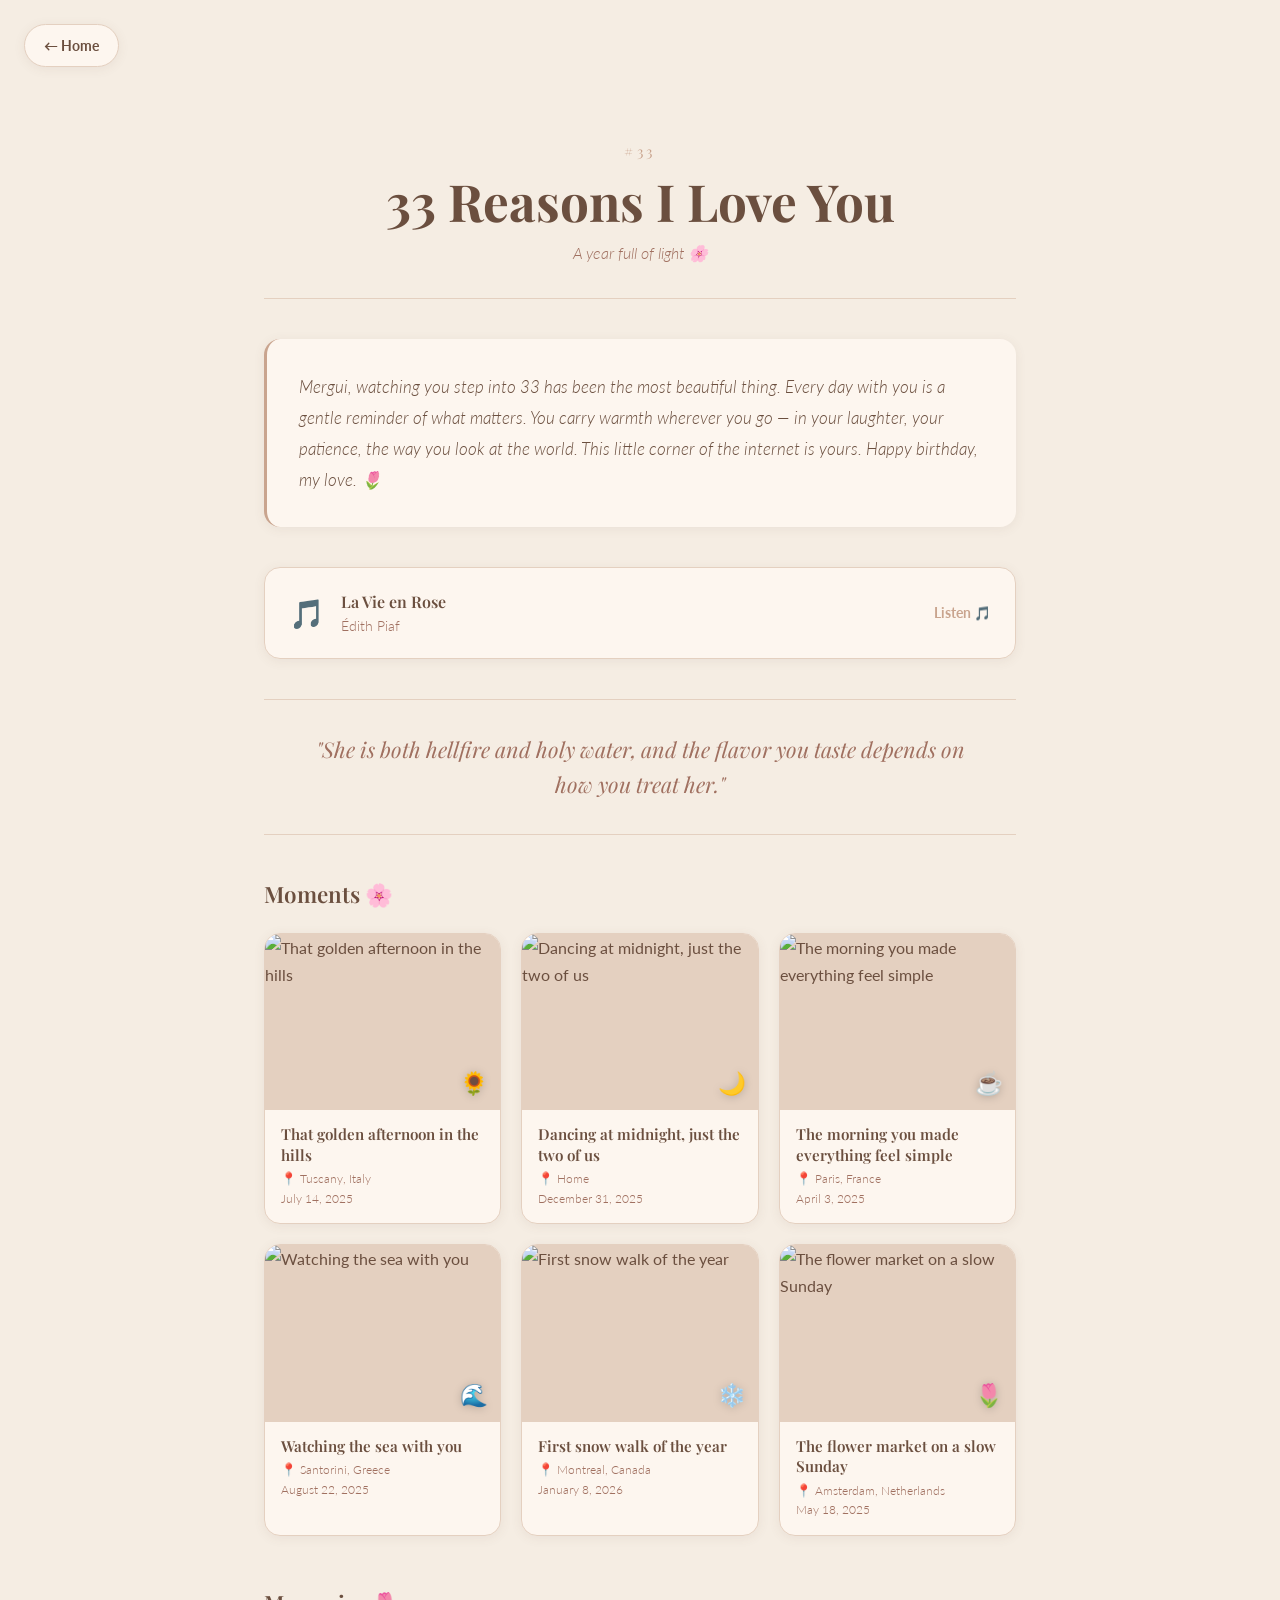
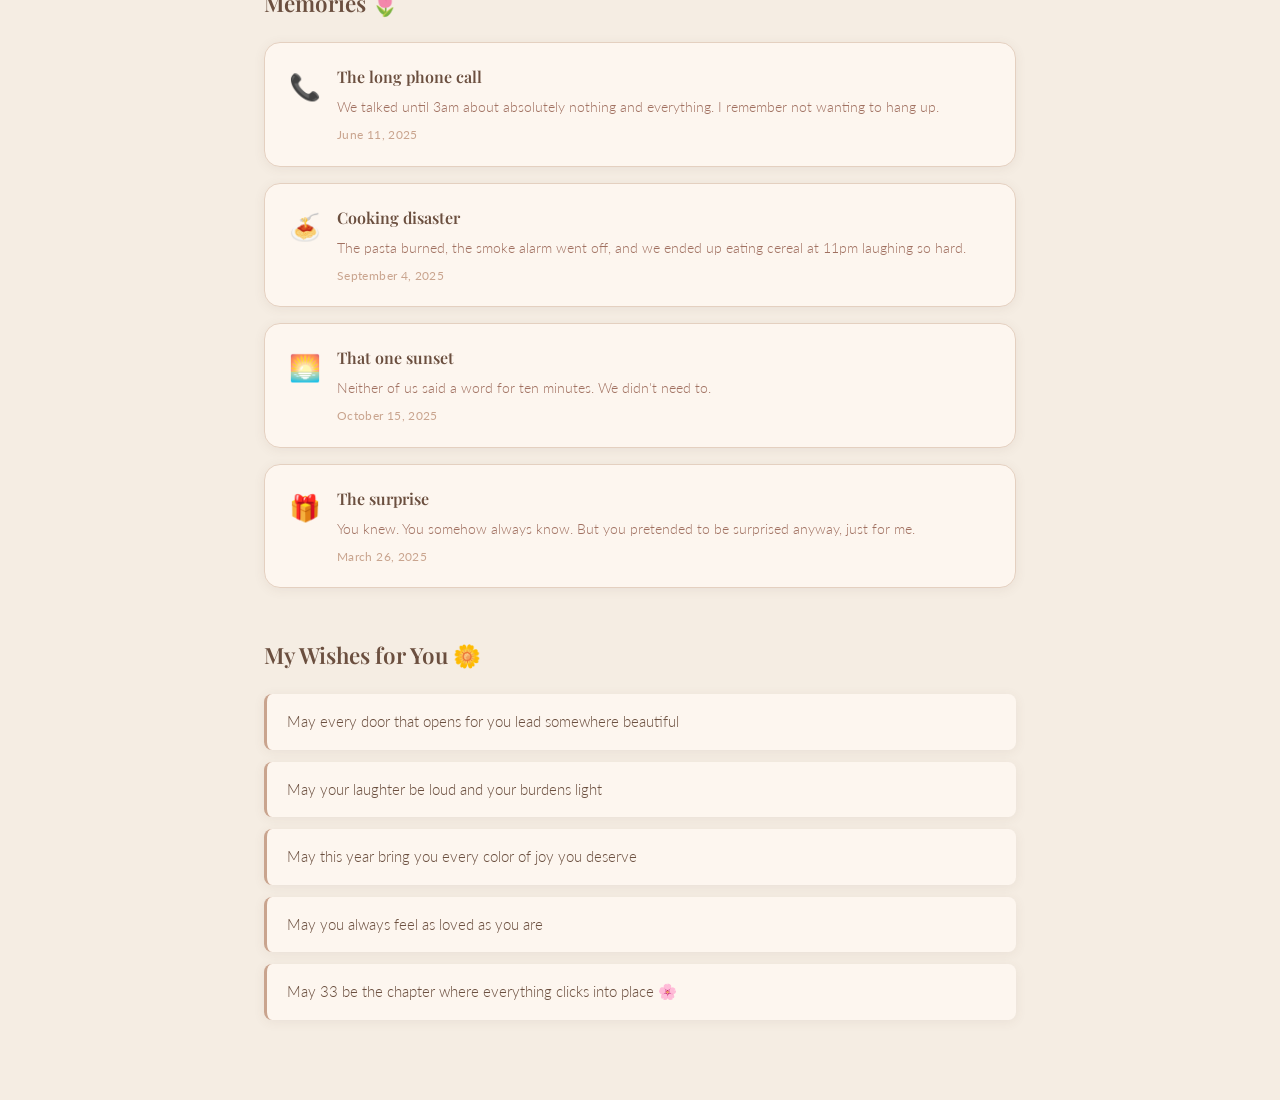
==== years/33/index.html @ 4c204efd "feat: setup project" ====
<!DOCTYPE html>
<html lang="en">
<head>
  <meta charset="UTF-8" />
  <meta name="viewport" content="width=device-width, initial-scale=1.0" />
  <title>Mergui — Year #33 🌸</title>
  <link rel="preconnect" href="https://fonts.googleapis.com" />
  <link rel="preconnect" href="https://fonts.gstatic.com" crossorigin />
  <link href="https://fonts.googleapis.com/css2?family=Playfair+Display:ital,wght@0,400;0,600;0,700;1,400&family=Lato:wght@300;400;700&display=swap" rel="stylesheet" />
  <link rel="stylesheet" href="styles.css" />
</head>
<body>
  <a href="../../index.html" class="back-btn" aria-label="Back to home">← Home</a>

  <div id="page" class="page">
    <div class="loading" id="loading" aria-label="Loading">
      <span class="loading-flower">🌸</span>
    </div>
  </div>

  <script src="script.js"></script>
</body>
</html>
---- years/33/styles.css ----
/* ============================================================
   Year 33 — Warm, Romantic, Serif-forward
   ============================================================ */
:root {
  --color-bg: #f5ede3;
  --color-card: #fdf6ef;
  --color-accent: #c9a48e;
  --color-text: #6b4f3f;
  --color-text-light: #a07060;
  --color-border: #e4d0c0;
  --color-hover: #e8c9bb;
  --color-white: #fffaf6;

  --font-heading: 'Playfair Display', Georgia, serif;
  --font-body: 'Lato', 'Helvetica Neue', sans-serif;

  --radius-sm: 8px;
  --radius-md: 16px;
  --radius-pill: 100px;

  --shadow-soft: 0 4px 24px rgba(107, 79, 63, 0.12);
  --shadow-card: 0 2px 12px rgba(107, 79, 63, 0.08);
}

/* ============================================================
   Reset & Base
   ============================================================ */
*, *::before, *::after {
  box-sizing: border-box;
  margin: 0;
  padding: 0;
}

body {
  background-color: var(--color-bg);
  color: var(--color-text);
  font-family: var(--font-body);
  font-size: 16px;
  line-height: 1.7;
  overflow-x: hidden;
}

/* ============================================================
   Back Button
   ============================================================ */
.back-btn {
  display: inline-flex;
  align-items: center;
  gap: 0.4rem;
  padding: 0.55rem 1.2rem;
  margin: 1.5rem 1.5rem 0;
  background: var(--color-card);
  color: var(--color-text);
  font-family: var(--font-body);
  font-size: 0.875rem;
  font-weight: 700;
  text-decoration: none;
  border-radius: var(--radius-pill);
  border: 1.5px solid var(--color-border);
  transition: background 200ms ease, color 200ms ease, border-color 200ms ease,
              transform 200ms ease;
  box-shadow: var(--shadow-card);
}

.back-btn:hover {
  background: var(--color-accent);
  color: var(--color-white);
  border-color: var(--color-accent);
  transform: translateX(-2px);
}

/* ============================================================
   Page Container
   ============================================================ */
.page {
  max-width: 800px;
  margin: 0 auto;
  padding: 2rem 1.5rem 5rem;
}

/* ============================================================
   Loading Spinner
   ============================================================ */
.loading {
  text-align: center;
  padding: 5rem;
  font-size: 2.5rem;
  animation: spin 2s linear infinite;
  display: inline-block;
  width: 100%;
}

/* ============================================================
   Page Header
   ============================================================ */
.page-header {
  text-align: center;
  padding: 2.5rem 0 2rem;
  border-bottom: 1px solid var(--color-border);
  margin-bottom: 2.5rem;
  animation: fade-up 0.7s ease both;
}

.page-age {
  font-family: var(--font-heading);
  font-size: 0.9rem;
  font-weight: 400;
  letter-spacing: 0.25em;
  text-transform: uppercase;
  color: var(--color-accent);
  margin-bottom: 0.5rem;
}

.page-title {
  font-family: var(--font-heading);
  font-size: clamp(2rem, 5vw, 3.2rem);
  font-weight: 700;
  color: var(--color-text);
  line-height: 1.15;
  margin-bottom: 0.5rem;
}

.page-subtitle {
  font-size: 1rem;
  font-weight: 300;
  color: var(--color-text-light);
  font-style: italic;
}

/* ============================================================
   Section Title
   ============================================================ */
.section-title {
  font-family: var(--font-heading);
  font-size: 1.4rem;
  font-weight: 600;
  color: var(--color-text);
  margin-bottom: 1.25rem;
}

/* ============================================================
   Message Card
   ============================================================ */
.section-message {
  margin-bottom: 2.5rem;
  animation: fade-up 0.7s 0.1s ease both;
}

.message-card {
  background: var(--color-card);
  border-radius: var(--radius-md);
  padding: 2rem;
  border-left: 3px solid var(--color-accent);
  box-shadow: var(--shadow-card);
}

.message-text {
  font-size: 1.05rem;
  font-weight: 300;
  line-height: 1.85;
  color: var(--color-text);
  font-style: italic;
}

/* ============================================================
   Song Callout
   ============================================================ */
.section-song {
  margin-bottom: 2.5rem;
  animation: fade-up 0.7s 0.15s ease both;
}

.song-card {
  display: flex;
  align-items: center;
  gap: 1rem;
  background: var(--color-card);
  border-radius: var(--radius-md);
  padding: 1.25rem 1.5rem;
  box-shadow: var(--shadow-card);
  border: 1px solid var(--color-border);
}

.song-icon {
  font-size: 1.8rem;
  flex-shrink: 0;
}

.song-info {
  flex: 1;
  min-width: 0;
}

.song-title {
  font-family: var(--font-heading);
  font-size: 1rem;
  font-weight: 600;
  color: var(--color-text);
  white-space: nowrap;
  overflow: hidden;
  text-overflow: ellipsis;
}

.song-artist {
  font-size: 0.85rem;
  color: var(--color-text-light);
  font-weight: 300;
}

.song-link {
  color: var(--color-accent);
  font-size: 0.85rem;
  font-weight: 700;
  text-decoration: none;
  white-space: nowrap;
  flex-shrink: 0;
  transition: color 200ms ease;
}

.song-link:hover {
  color: var(--color-text);
}

/* ============================================================
   Quote Block
   ============================================================ */
.quote-block {
  margin: 2.5rem 0;
  padding: 2rem 2.5rem;
  text-align: center;
  border-top: 1px solid var(--color-border);
  border-bottom: 1px solid var(--color-border);
  animation: fade-up 0.7s 0.2s ease both;
}

.quote-text {
  font-family: var(--font-heading);
  font-size: clamp(1.05rem, 3vw, 1.35rem);
  font-style: italic;
  font-weight: 400;
  color: var(--color-text-light);
  line-height: 1.6;
}

/* ============================================================
   Highlights Grid
   ============================================================ */
.section-highlights {
  margin-bottom: 3rem;
  animation: fade-up 0.7s 0.25s ease both;
}

.highlights-grid {
  display: grid;
  grid-template-columns: repeat(auto-fill, minmax(220px, 1fr));
  gap: 1.25rem;
}

.highlight-card {
  background: var(--color-card);
  border-radius: var(--radius-md);
  overflow: hidden;
  box-shadow: var(--shadow-card);
  border: 1px solid var(--color-border);
  transition: transform 200ms ease, box-shadow 200ms ease;
}

.highlight-card:hover {
  transform: translateY(-4px);
  box-shadow: var(--shadow-soft);
}

.highlight-img-wrap {
  position: relative;
  aspect-ratio: 4 / 3;
  background: var(--color-border);
  overflow: hidden;
}

.highlight-img {
  width: 100%;
  height: 100%;
  object-fit: cover;
  display: block;
}

.highlight-emoji {
  position: absolute;
  bottom: 0.5rem;
  right: 0.75rem;
  font-size: 1.4rem;
  filter: drop-shadow(0 1px 4px rgba(0, 0, 0, 0.2));
}

.highlight-body {
  padding: 0.875rem 1rem 1rem;
}

.highlight-caption {
  font-family: var(--font-heading);
  font-size: 0.95rem;
  font-weight: 600;
  color: var(--color-text);
  margin-bottom: 0.3rem;
  line-height: 1.35;
}

.highlight-meta {
  font-size: 0.78rem;
  color: var(--color-text-light);
  font-weight: 300;
  margin-top: 0.15rem;
  line-height: 1.4;
}

/* ============================================================
   Memories List
   ============================================================ */
.section-memories {
  margin-bottom: 3rem;
  animation: fade-up 0.7s 0.3s ease both;
}

.memories-list {
  display: flex;
  flex-direction: column;
  gap: 1rem;
}

.memory-card {
  display: flex;
  gap: 1rem;
  align-items: flex-start;
  background: var(--color-card);
  border-radius: var(--radius-md);
  padding: 1.25rem 1.5rem;
  box-shadow: var(--shadow-card);
  border: 1px solid var(--color-border);
  transition: transform 200ms ease;
}

.memory-card:hover {
  transform: translateX(4px);
}

.memory-emoji {
  font-size: 1.6rem;
  flex-shrink: 0;
  margin-top: 0.1rem;
}

.memory-body {
  flex: 1;
  min-width: 0;
}

.memory-title {
  font-family: var(--font-heading);
  font-size: 1rem;
  font-weight: 600;
  color: var(--color-text);
  margin-bottom: 0.3rem;
}

.memory-desc {
  font-size: 0.9rem;
  font-weight: 300;
  color: var(--color-text-light);
  line-height: 1.65;
}

.memory-date {
  font-size: 0.75rem;
  color: var(--color-accent);
  font-weight: 400;
  margin-top: 0.4rem;
  letter-spacing: 0.03em;
}

/* ============================================================
   Wishes List
   ============================================================ */
.section-wishes {
  animation: fade-up 0.7s 0.35s ease both;
}

.wishes-list {
  list-style: none;
  display: flex;
  flex-direction: column;
  gap: 0.75rem;
}

.wish-item {
  padding: 1rem 1.25rem;
  background: var(--color-card);
  border-radius: var(--radius-sm);
  font-size: 0.95rem;
  font-weight: 300;
  color: var(--color-text);
  border-left: 3px solid var(--color-accent);
  box-shadow: var(--shadow-card);
  line-height: 1.55;
  transition: background 200ms ease, transform 200ms ease;
}

.wish-item:hover {
  background: var(--color-hover);
  transform: translateX(4px);
}

/* ============================================================
   Error State
   ============================================================ */
.error-msg {
  text-align: center;
  padding: 4rem 2rem;
  color: var(--color-text-light);
  font-size: 1rem;
  font-style: italic;
}

/* ============================================================
   Animations
   ============================================================ */
@keyframes fade-up {
  from { opacity: 0; transform: translateY(16px); }
  to   { opacity: 1; transform: translateY(0); }
}

@keyframes spin {
  from { transform: rotate(0deg); }
  to   { transform: rotate(360deg); }
}

/* ============================================================
   Responsive
   ============================================================ */
@media (max-width: 540px) {
  .page {
    padding: 1.5rem 1rem 4rem;
  }

  .highlights-grid {
    grid-template-columns: 1fr;
  }

  .back-btn {
    margin: 1rem 1rem 0;
  }

  .song-card {
    flex-wrap: wrap;
  }

  .quote-block {
    padding: 1.5rem 1rem;
  }
}
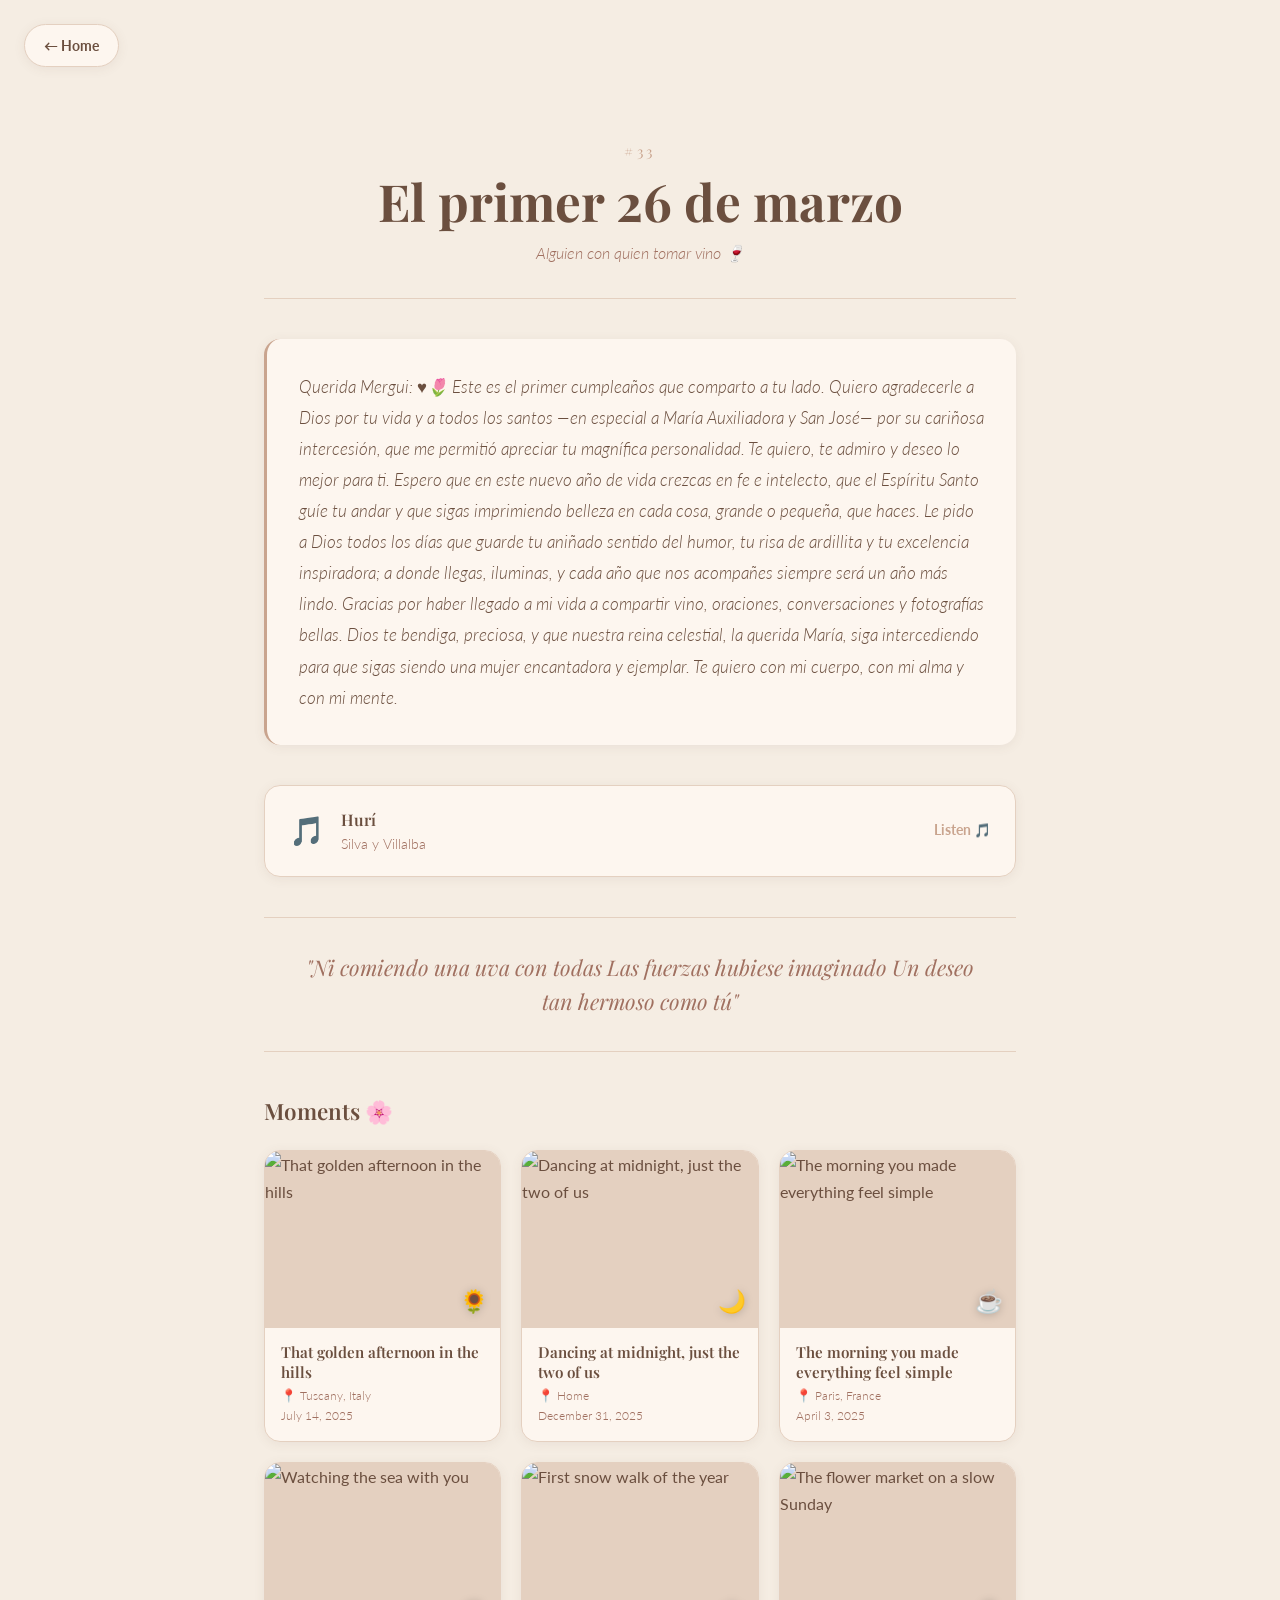
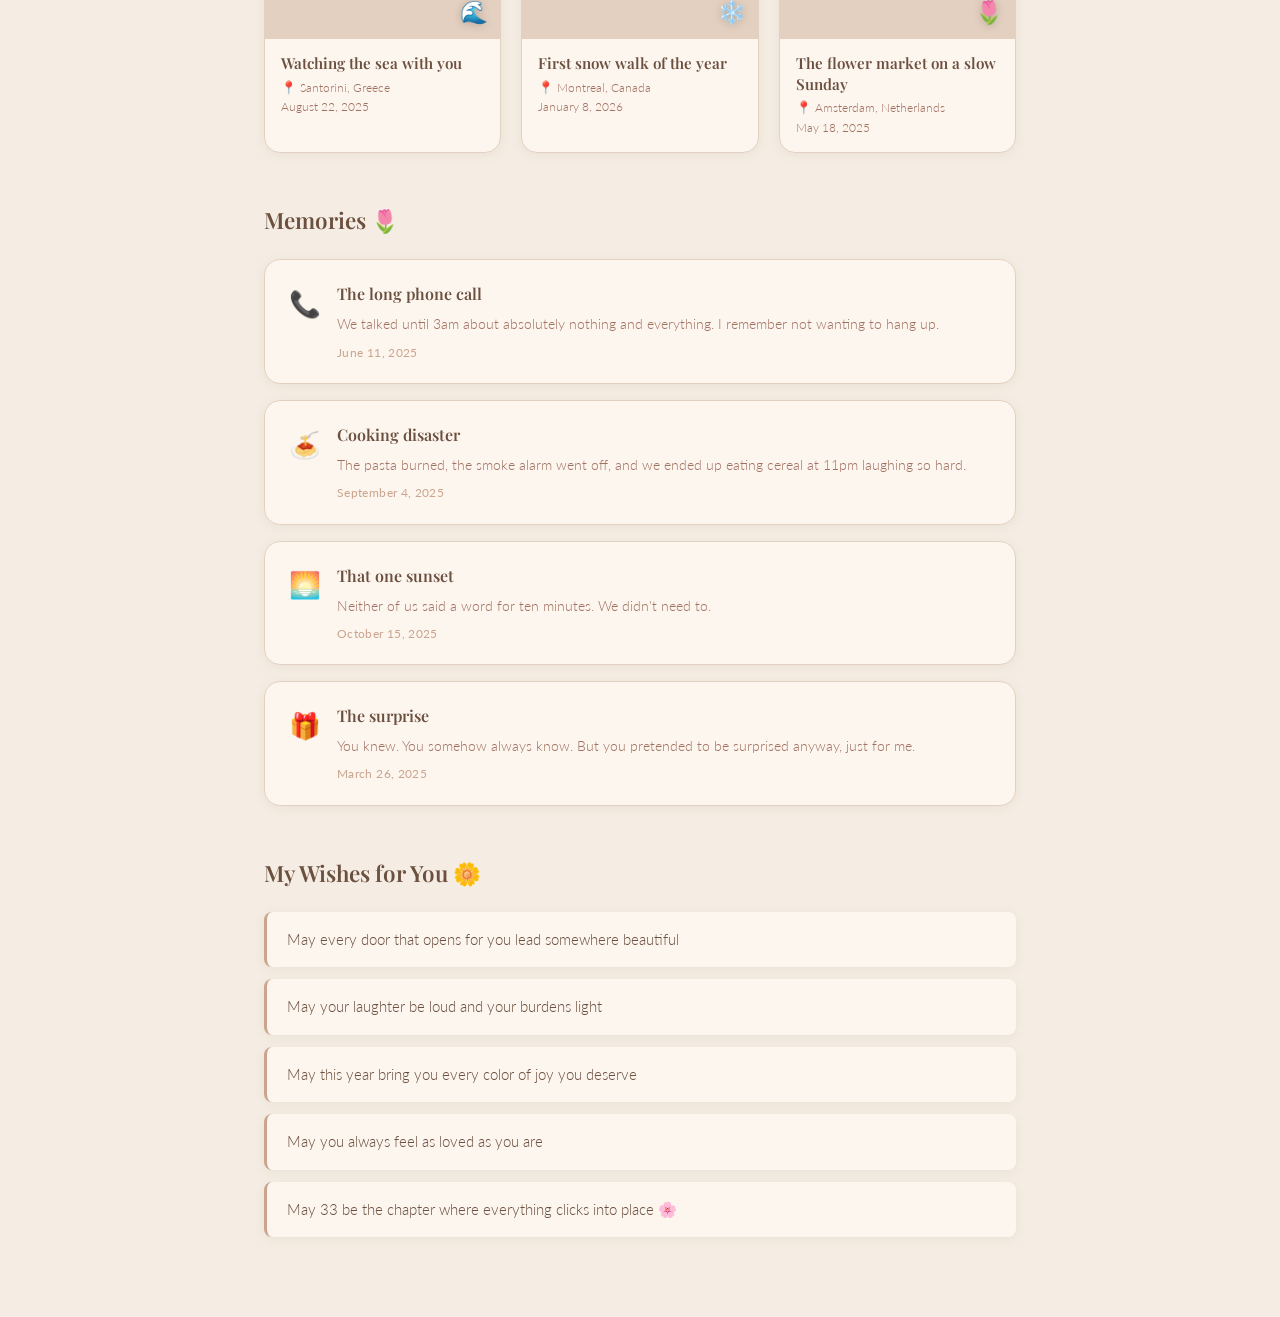
==== commit 37b0f234: "chore: add favicons" ====
--- a/years/33/index.html
+++ b/years/33/index.html
@@ -1,9 +1,41 @@
 <!DOCTYPE html>
-<html lang="en">
+<html lang="es">
 <head>
   <meta charset="UTF-8" />
   <meta name="viewport" content="width=device-width, initial-scale=1.0" />
-  <title>Mergui — Year #33 🌸</title>
+  <meta name="theme-color" content="#f9f3ec" />
+  <meta
+    name="description"
+    content="Recuerdos del año 33: fotos, música y un mensaje solo para Mergui. Feliz cumpleaños 🌸"
+  />
+  <title>Mergui — Año 33 🌸</title>
+
+  <meta property="og:type" content="website" />
+  <meta property="og:site_name" content="Feliz cumpleaños, Mergui" />
+  <meta property="og:locale" content="es_ES" />
+  <meta property="og:title" content="Mergui — Recuerdos del año 33 🌸" />
+  <meta
+    property="og:description"
+    content="Una mini web de cumpleaños: luces, fotos y palabras para este año tan especial."
+  />
+  <meta property="og:image" content="/assets/social/og-preview.png" />
+  <meta property="og:image:width" content="1376" />
+  <meta property="og:image:height" content="768" />
+  <meta property="og:image:alt" content="Feliz cumpleaños Mergui — año 33" />
+
+  <meta name="twitter:card" content="summary_large_image" />
+  <meta name="twitter:title" content="Mergui — Recuerdos del año 33 🌸" />
+  <meta
+    name="twitter:description"
+    content="Una mini web de cumpleaños con fotos y mensajes solo para ti."
+  />
+  <meta name="twitter:image" content="/assets/social/og-preview.png" />
+  <link rel="icon" href="/assets/favicons/favicon.ico" sizes="any" />
+  <link rel="icon" type="image/svg+xml" href="/assets/favicons/favicon.svg" />
+  <link rel="icon" type="image/png" sizes="32x32" href="/assets/favicons/favicon-32x32.png" />
+  <link rel="icon" type="image/png" sizes="16x16" href="/assets/favicons/favicon-16x16.png" />
+  <link rel="apple-touch-icon" href="/assets/favicons/apple-touch-icon.png" />
+  <link rel="manifest" href="/assets/favicons/site.webmanifest" />
   <link rel="preconnect" href="https://fonts.googleapis.com" />
   <link rel="preconnect" href="https://fonts.gstatic.com" crossorigin />
   <link href="https://fonts.googleapis.com/css2?family=Playfair+Display:ital,wght@0,400;0,600;0,700;1,400&family=Lato:wght@300;400;700&display=swap" rel="stylesheet" />
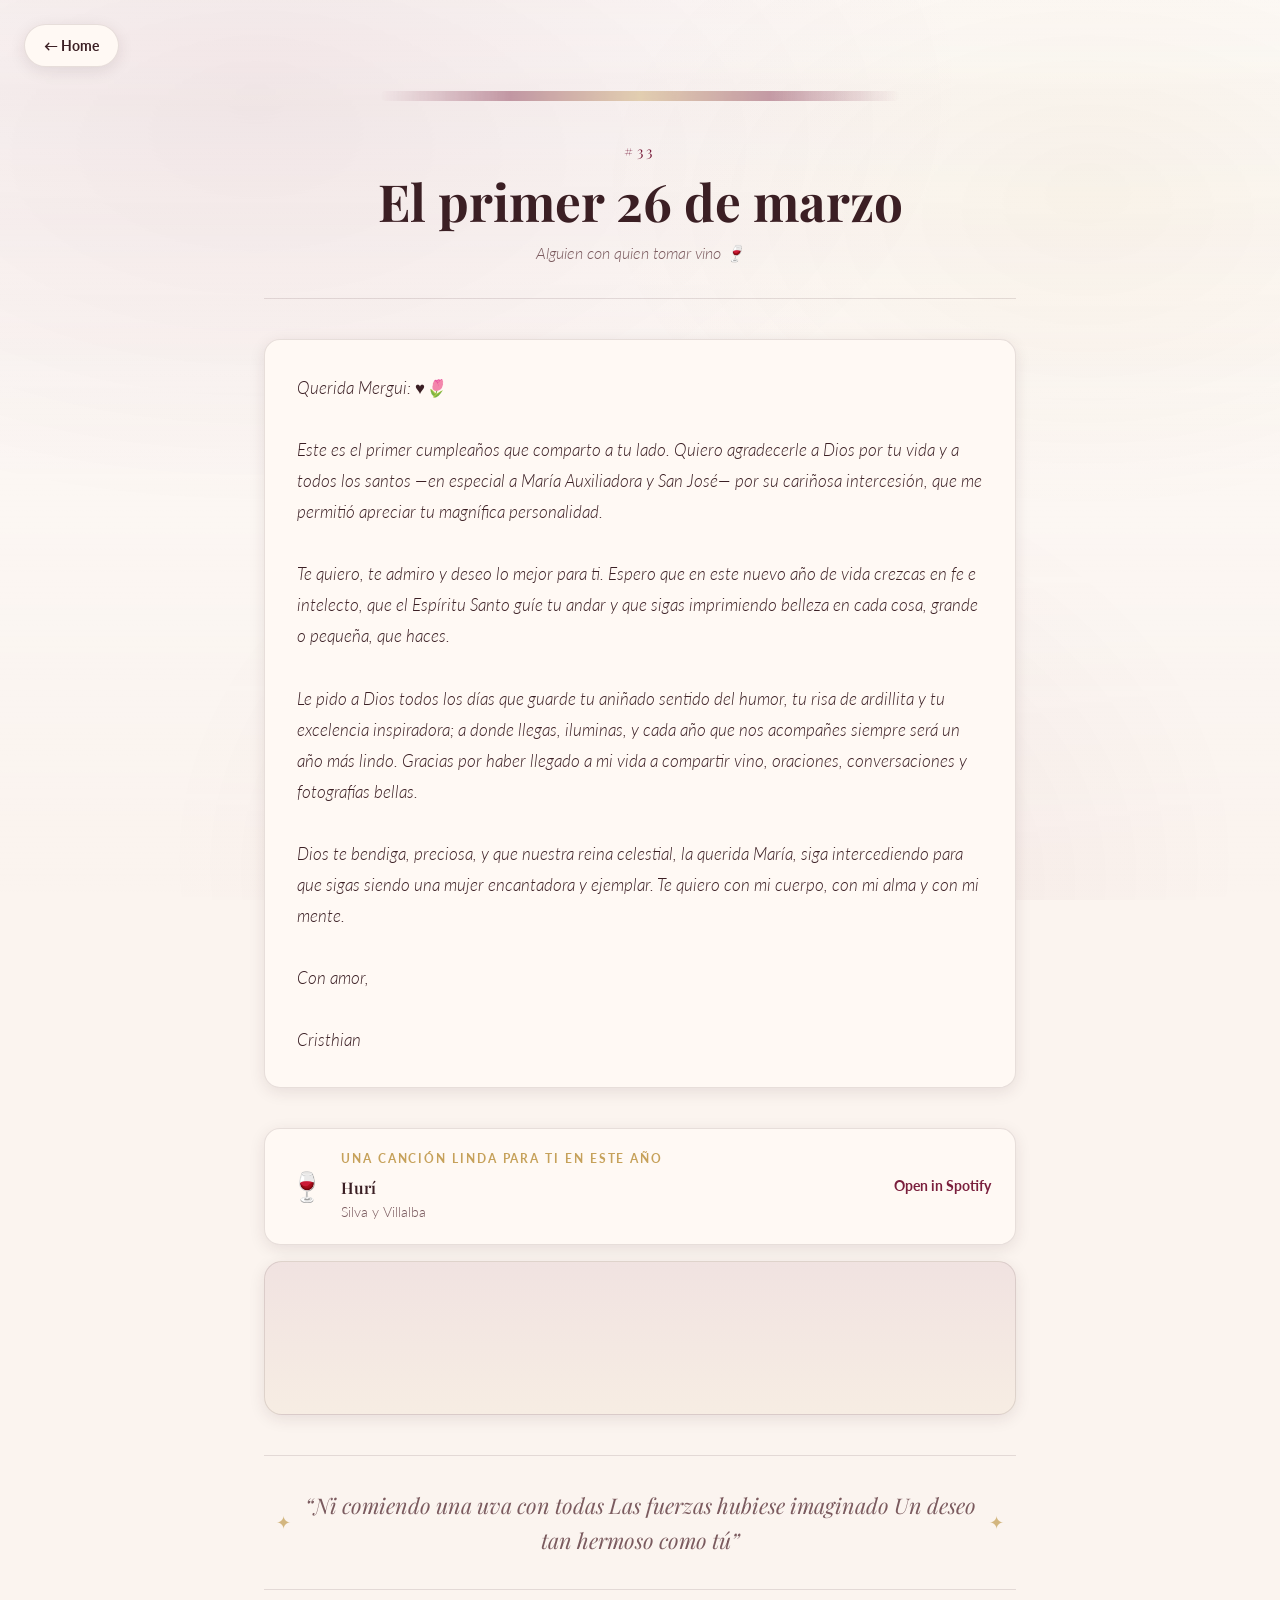
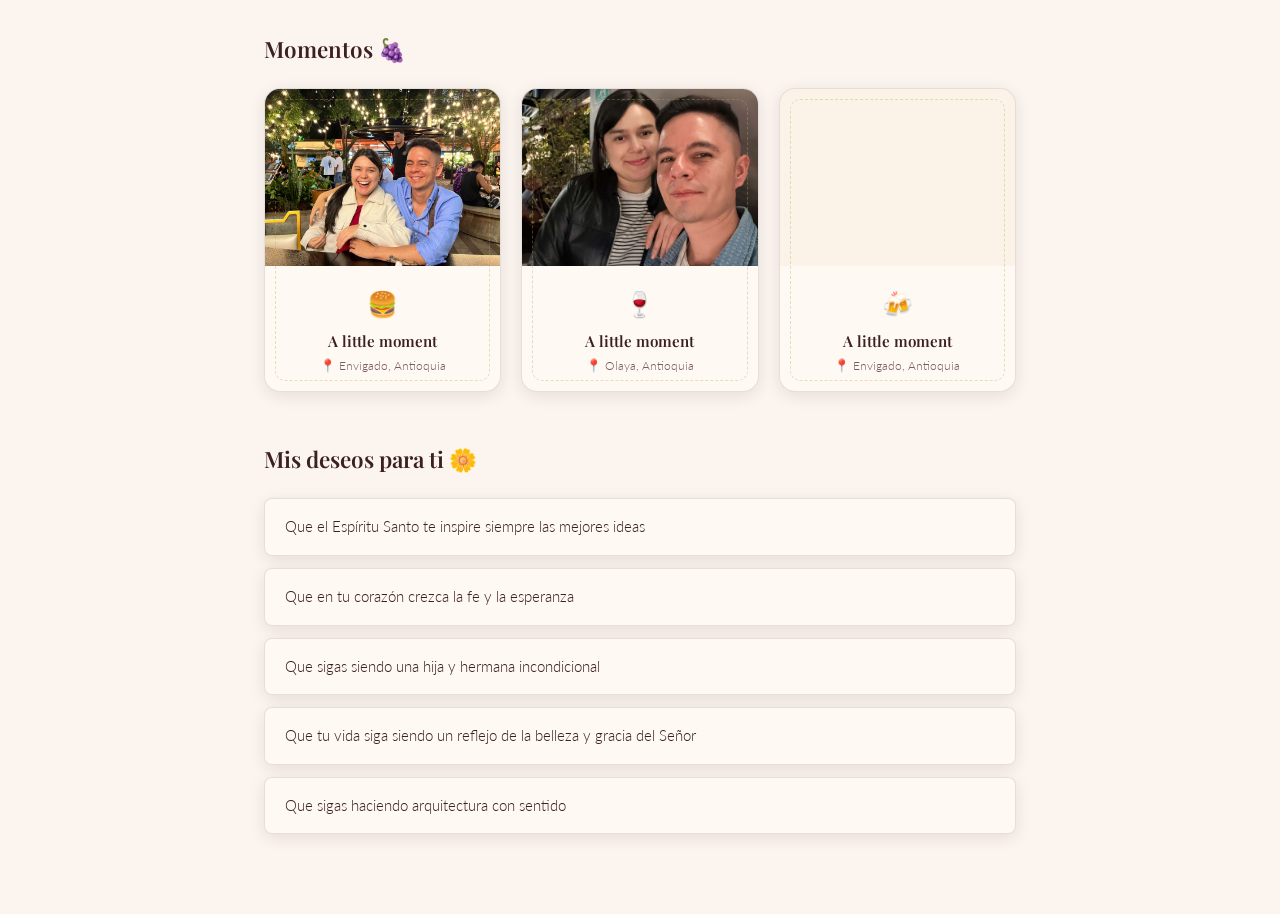
==== commit 5928b929: "feat: add pages config" ====
--- a/years/33/index.html
+++ b/years/33/index.html
@@ -1,55 +1,85 @@
-<!DOCTYPE html>
+<!doctype html>
 <html lang="es">
-<head>
-  <meta charset="UTF-8" />
-  <meta name="viewport" content="width=device-width, initial-scale=1.0" />
-  <meta name="theme-color" content="#f9f3ec" />
-  <meta
-    name="description"
-    content="Recuerdos del año 33: fotos, música y un mensaje solo para Mergui. Feliz cumpleaños 🌸"
-  />
-  <title>Mergui — Año 33 🌸</title>
+  <head>
+    <meta charset="UTF-8" />
+    <meta name="viewport" content="width=device-width, initial-scale=1.0" />
+    <meta name="theme-color" content="#7a1f3d" />
+    <meta
+      name="description"
+      content="Año 33: un brindis, una canción y palabras solo para Mergui. Feliz cumpleaños 🍷"
+    />
+    <title>Mergui — Año 33 🍷</title>
 
-  <meta property="og:type" content="website" />
-  <meta property="og:site_name" content="Feliz cumpleaños, Mergui" />
-  <meta property="og:locale" content="es_ES" />
-  <meta property="og:title" content="Mergui — Recuerdos del año 33 🌸" />
-  <meta
-    property="og:description"
-    content="Una mini web de cumpleaños: luces, fotos y palabras para este año tan especial."
-  />
-  <meta property="og:image" content="/assets/social/og-preview.png" />
-  <meta property="og:image:width" content="1376" />
-  <meta property="og:image:height" content="768" />
-  <meta property="og:image:alt" content="Feliz cumpleaños Mergui — año 33" />
+    <meta property="og:type" content="website" />
+    <meta property="og:site_name" content="Feliz cumpleaños, Mergui" />
+    <meta property="og:locale" content="es_ES" />
+    <meta property="og:title" content="Mergui — Año 33 🍷" />
+    <meta
+      property="og:description"
+      content="Una mini web de cumpleaños: un brindis, una canción y palabras para este año tan especial."
+    />
+    <meta property="og:image" content="../../assets/social/og-preview.png" />
+    <meta property="og:image:width" content="1376" />
+    <meta property="og:image:height" content="768" />
+    <meta property="og:image:alt" content="Feliz cumpleaños Mergui — año 33" />
 
-  <meta name="twitter:card" content="summary_large_image" />
-  <meta name="twitter:title" content="Mergui — Recuerdos del año 33 🌸" />
-  <meta
-    name="twitter:description"
-    content="Una mini web de cumpleaños con fotos y mensajes solo para ti."
-  />
-  <meta name="twitter:image" content="/assets/social/og-preview.png" />
-  <link rel="icon" href="/assets/favicons/favicon.ico" sizes="any" />
-  <link rel="icon" type="image/svg+xml" href="/assets/favicons/favicon.svg" />
-  <link rel="icon" type="image/png" sizes="32x32" href="/assets/favicons/favicon-32x32.png" />
-  <link rel="icon" type="image/png" sizes="16x16" href="/assets/favicons/favicon-16x16.png" />
-  <link rel="apple-touch-icon" href="/assets/favicons/apple-touch-icon.png" />
-  <link rel="manifest" href="/assets/favicons/site.webmanifest" />
-  <link rel="preconnect" href="https://fonts.googleapis.com" />
-  <link rel="preconnect" href="https://fonts.gstatic.com" crossorigin />
-  <link href="https://fonts.googleapis.com/css2?family=Playfair+Display:ital,wght@0,400;0,600;0,700;1,400&family=Lato:wght@300;400;700&display=swap" rel="stylesheet" />
-  <link rel="stylesheet" href="styles.css" />
-</head>
-<body>
-  <a href="../../index.html" class="back-btn" aria-label="Back to home">← Home</a>
+    <meta name="twitter:card" content="summary_large_image" />
+    <meta name="twitter:title" content="Mergui — Año 33 🍷" />
+    <meta
+      name="twitter:description"
+      content="Una mini web de cumpleaños: un brindis, una canción y mensajes solo para ti."
+    />
+    <meta name="twitter:image" content="../../assets/social/og-preview.png" />
+    <link rel="icon" href="../../assets/favicons/favicon.ico" sizes="any" />
+    <link rel="icon" type="image/svg+xml" href="../../assets/favicons/favicon.svg" />
+    <link
+      rel="icon"
+      type="image/png"
+      sizes="32x32"
+      href="../../assets/favicons/favicon-32x32.png"
+    />
+    <link
+      rel="icon"
+      type="image/png"
+      sizes="16x16"
+      href="../../assets/favicons/favicon-16x16.png"
+    />
+    <link
+      rel="apple-touch-icon"
+      href="../../assets/favicons/apple-touch-icon.png"
+    />
+    <link rel="manifest" href="../../assets/favicons/site.webmanifest" />
+    <link rel="preconnect" href="https://fonts.googleapis.com" />
+    <link rel="preconnect" href="https://fonts.gstatic.com" crossorigin />
+    <link
+      href="https://fonts.googleapis.com/css2?family=Playfair+Display:ital,wght@0,400;0,600;0,700;1,400&family=Lato:wght@300;400;700&display=swap"
+      rel="stylesheet"
+    />
+    <script>
+      (function () {
+        var p = window.location.pathname;
+        var last = p.split("/").filter(Boolean).pop() || "";
+        var looksLikeFile = last.indexOf(".") !== -1;
+        if (!looksLikeFile && !p.endsWith("/")) {
+          window.location.replace(
+            p + "/" + window.location.search + window.location.hash,
+          );
+        }
+      })();
+    </script>
+    <link rel="stylesheet" href="styles.css" />
+  </head>
+  <body>
+    <a href="../../index.html" class="back-btn" aria-label="Back to home"
+      >← Home</a
+    >
 
-  <div id="page" class="page">
-    <div class="loading" id="loading" aria-label="Loading">
-      <span class="loading-flower">🌸</span>
+    <div id="page" class="page">
+      <div class="loading" id="loading" aria-label="Loading">
+        <span class="loading-flower">🌸</span>
+      </div>
     </div>
-  </div>
 
-  <script src="script.js"></script>
-</body>
+    <script src="script.js"></script>
+  </body>
 </html>
--- a/years/33/styles.css
+++ b/years/33/styles.css
@@ -1,15 +1,16 @@
 /* ============================================================
-   Year 33 — Warm, Romantic, Serif-forward
+   Year 33 — Wine label theme 🍷
    ============================================================ */
 :root {
-  --color-bg: #f5ede3;
-  --color-card: #fdf6ef;
-  --color-accent: #c9a48e;
-  --color-text: #6b4f3f;
-  --color-text-light: #a07060;
-  --color-border: #e4d0c0;
-  --color-hover: #e8c9bb;
-  --color-white: #fffaf6;
+  --color-bg: #fbf4ef;
+  --color-card: #fff9f4;
+  --color-accent: #7a1f3d;        /* wine */
+  --color-accent-2: #c6a15a;      /* warm gold */
+  --color-text: #3b1f24;          /* deep cocoa-wine */
+  --color-text-light: #7a5a5e;
+  --color-border: rgba(59, 31, 36, 0.12);
+  --color-hover: rgba(122, 31, 61, 0.08);
+  --color-white: #fffdfb;
 
   --font-heading: 'Playfair Display', Georgia, serif;
   --font-body: 'Lato', 'Helvetica Neue', sans-serif;
@@ -18,8 +19,8 @@
   --radius-md: 16px;
   --radius-pill: 100px;
 
-  --shadow-soft: 0 4px 24px rgba(107, 79, 63, 0.12);
-  --shadow-card: 0 2px 12px rgba(107, 79, 63, 0.08);
+  --shadow-soft: 0 10px 30px rgba(59, 31, 36, 0.14);
+  --shadow-card: 0 4px 16px rgba(59, 31, 36, 0.10);
 }
 
 /* ============================================================
@@ -38,6 +39,20 @@
   font-size: 16px;
   line-height: 1.7;
   overflow-x: hidden;
+}
+
+body::before {
+  content: "";
+  position: fixed;
+  inset: 0;
+  pointer-events: none;
+  background:
+    radial-gradient(1200px 700px at 20% 10%, rgba(122, 31, 61, 0.10), transparent 60%),
+    radial-gradient(900px 600px at 85% 20%, rgba(198, 161, 90, 0.10), transparent 55%),
+    radial-gradient(900px 700px at 55% 95%, rgba(122, 31, 61, 0.07), transparent 60%),
+    linear-gradient(180deg, rgba(255, 255, 255, 0.65), rgba(255, 255, 255, 0));
+  opacity: 0.95;
+  z-index: -1;
 }
 
 /* ============================================================
@@ -99,6 +114,21 @@
   border-bottom: 1px solid var(--color-border);
   margin-bottom: 2.5rem;
   animation: fade-up 0.7s ease both;
+  position: relative;
+}
+
+.page-header::before {
+  content: "";
+  position: absolute;
+  left: 50%;
+  top: -0.5rem;
+  transform: translateX(-50%);
+  width: min(520px, 92%);
+  height: 10px;
+  border-radius: 999px;
+  background: linear-gradient(90deg, transparent, rgba(122, 31, 61, 0.55), rgba(198, 161, 90, 0.55), rgba(122, 31, 61, 0.55), transparent);
+  filter: blur(0.2px);
+  opacity: 0.75;
 }
 
 .page-age {
@@ -152,6 +182,7 @@
   padding: 2rem;
   border-left: 3px solid var(--color-accent);
   box-shadow: var(--shadow-card);
+  border: 1px solid var(--color-border);
 }
 
 .message-text {
@@ -189,6 +220,15 @@
 .song-info {
   flex: 1;
   min-width: 0;
+}
+
+.song-kicker {
+  font-size: 0.75rem;
+  letter-spacing: 0.16em;
+  text-transform: uppercase;
+  color: var(--color-accent-2);
+  font-weight: 700;
+  margin-bottom: 0.25rem;
 }
 
 .song-title {
@@ -221,6 +261,24 @@
   color: var(--color-text);
 }
 
+/* Spotify embed */
+.spotify-embed {
+  margin-top: 1rem;
+  background: linear-gradient(180deg, rgba(122, 31, 61, 0.08), rgba(198, 161, 90, 0.08));
+  border: 1px solid var(--color-border);
+  border-radius: calc(var(--radius-md) + 2px);
+  box-shadow: var(--shadow-card);
+  overflow: hidden;
+}
+
+.spotify-iframe {
+  width: 100%;
+  height: 152px; /* Spotify standard */
+  border: 0;
+  display: block;
+  background: transparent;
+}
+
 /* ============================================================
    Quote Block
    ============================================================ */
@@ -231,7 +289,21 @@
   border-top: 1px solid var(--color-border);
   border-bottom: 1px solid var(--color-border);
   animation: fade-up 0.7s 0.2s ease both;
-}
+  position: relative;
+}
+
+.quote-block::before,
+.quote-block::after {
+  content: "✦";
+  position: absolute;
+  top: 50%;
+  transform: translateY(-50%);
+  color: rgba(198, 161, 90, 0.75);
+  font-size: 1.1rem;
+}
+
+.quote-block::before { left: 0.75rem; }
+.quote-block::after { right: 0.75rem; }
 
 .quote-text {
   font-family: var(--font-heading);
@@ -263,6 +335,7 @@
   box-shadow: var(--shadow-card);
   border: 1px solid var(--color-border);
   transition: transform 200ms ease, box-shadow 200ms ease;
+  position: relative;
 }
 
 .highlight-card:hover {
@@ -270,30 +343,28 @@
   box-shadow: var(--shadow-soft);
 }
 
-.highlight-img-wrap {
-  position: relative;
+.highlight-body {
+  padding: 1.1rem 1rem 1.05rem;
+  text-align: center;
+}
+
+.highlight-card::before {
+  content: "";
+  position: absolute;
+  inset: 10px;
+  border-radius: calc(var(--radius-md) - 6px);
+  border: 1px dashed rgba(198, 161, 90, 0.35);
+  pointer-events: none;
+}
+
+.highlight-image {
+  width: 100%;
+  /* Evita forzar una altura fija que puede aumentar reescalados */
   aspect-ratio: 4 / 3;
-  background: var(--color-border);
-  overflow: hidden;
-}
-
-.highlight-img {
-  width: 100%;
-  height: 100%;
+  height: auto;
   object-fit: cover;
   display: block;
-}
-
-.highlight-emoji {
-  position: absolute;
-  bottom: 0.5rem;
-  right: 0.75rem;
-  font-size: 1.4rem;
-  filter: drop-shadow(0 1px 4px rgba(0, 0, 0, 0.2));
-}
-
-.highlight-body {
-  padding: 0.875rem 1rem 1rem;
+  background: rgba(198, 161, 90, 0.08);
 }
 
 .highlight-caption {
@@ -301,8 +372,13 @@
   font-size: 0.95rem;
   font-weight: 600;
   color: var(--color-text);
-  margin-bottom: 0.3rem;
+  margin-bottom: 0.35rem;
   line-height: 1.35;
+}
+
+.highlight-emoji {
+  font-size: 1.55rem;
+  margin-bottom: 0.35rem;
 }
 
 .highlight-meta {
@@ -400,6 +476,7 @@
   color: var(--color-text);
   border-left: 3px solid var(--color-accent);
   box-shadow: var(--shadow-card);
+  border: 1px solid var(--color-border);
   line-height: 1.55;
   transition: background 200ms ease, transform 200ms ease;
 }
